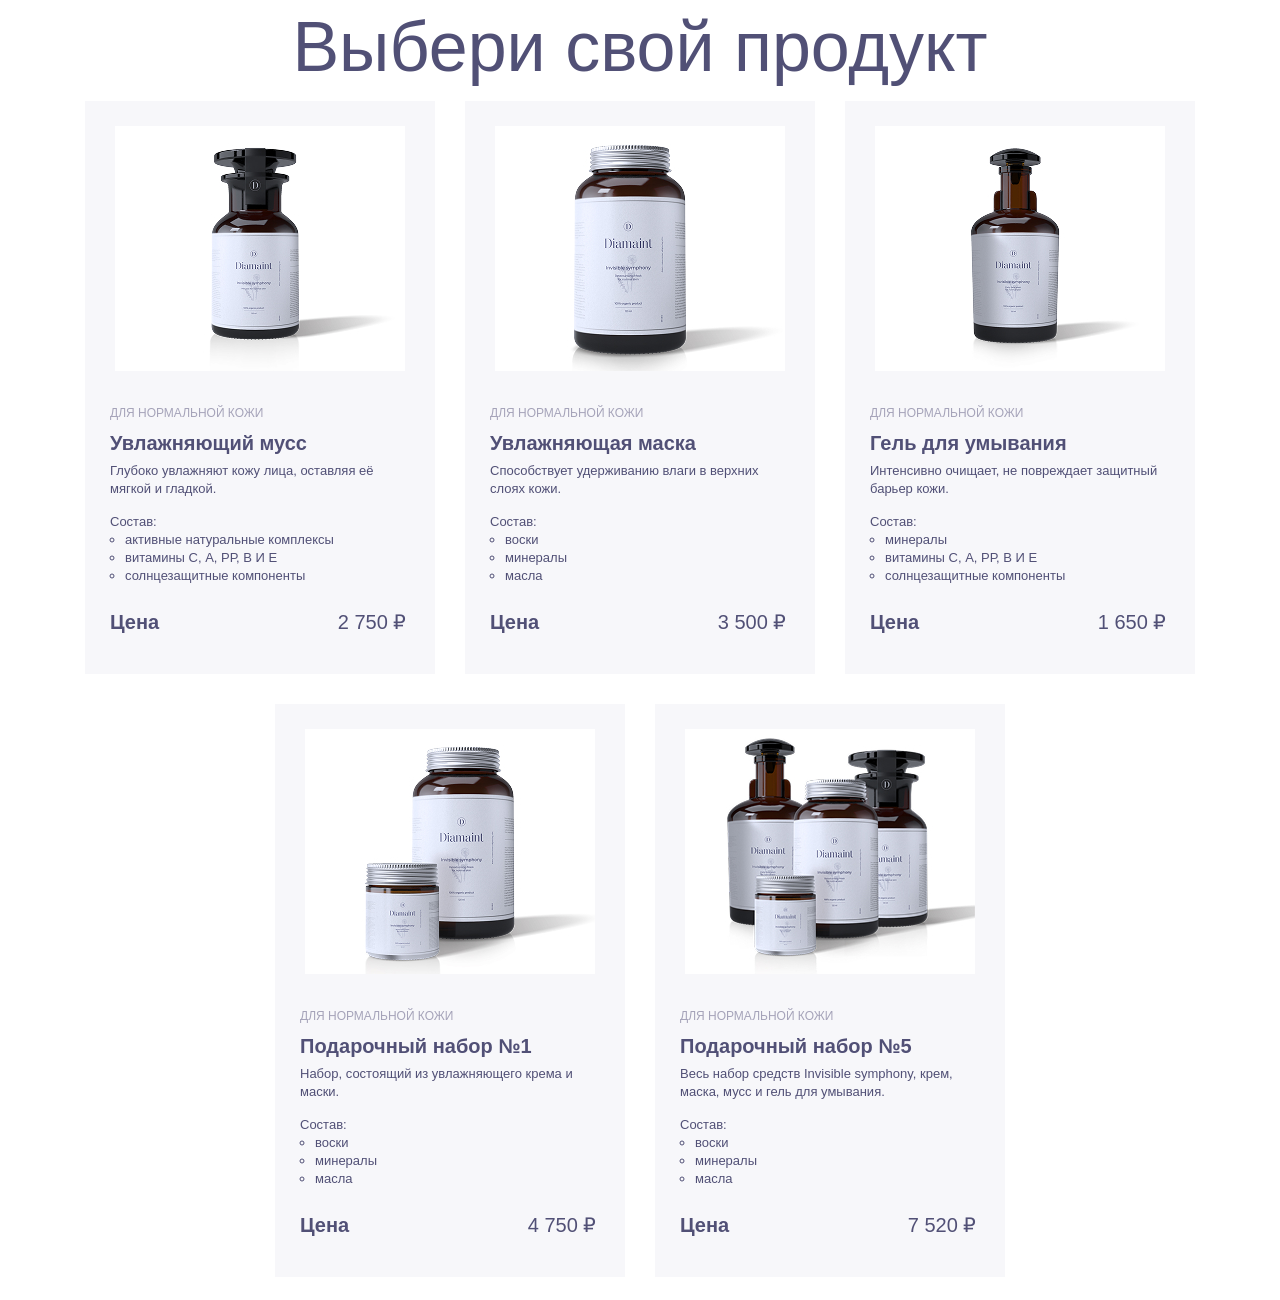
==== index.html @ 5938fc8b "card layout" ====
<!DOCTYPE html>
<html lang="en">
<head>
  <meta charset="UTF-8">
  <meta name="viewport" content="width=device-width, initial-scale=1.0">
  <title>Products</title>
  <link rel="stylesheet" href="style.css">
</head>
<body>
  <h1 class="title">Выбери свой продукт</h1>
  <ul class="products">
    <li class="products-li">
      <img class="img" src="img/photo_1.jpg" alt="Товар Увлажняющий мусс" width="290"/>
      <span class="destiny">ДЛЯ НОРМАЛЬНОЙ КОЖИ</span>
      <h2 class="heading">Увлажняющий мусс</h2>
      <p class="description">Глубоко увлажняют кожу лица, оставляя её мягкой и гладкой.</p>

      <span class="description compound">Состав:</span>

      <ul class="description compound">
        <li>активные натуральные комплексы</li>
        <li>витамины С, А, РР, В И Е</li>
        <li>солнцезащитные компоненты</li>
      </ul>

      <b class="price">Цена</b>
      <span class="price">2 750 ₽</span>

    </li>

    <li class="products-li">
      <img class="img" src="img/photo 2.jpg" alt="Товар Увлажняющая маска" width="290"/>
      <span class="destiny">ДЛЯ НОРМАЛЬНОЙ КОЖИ</span>
      <h2  class="heading">Увлажняющая маска</h2>
      <p class="description">Способствует удерживанию влаги в верхних слоях кожи.</p>

      <span class="description compound">Состав:</span>

      <ul class="description compound">
        <li>воски</li>
        <li>минералы</li>
        <li>масла</li>
      </ul>

      <b class="price">Цена</b>
      <span class="price">3 500 ₽</span>

    </li>

    <li class="products-li">
      <img class="img" src="img/photo 3.jpg" alt="Товар Гель для умывания" width="290"/>
      <span class="destiny">ДЛЯ НОРМАЛЬНОЙ КОЖИ</span>
      <h2 class="heading">Гель для умывания</h2>
      <p class="description">Интенсивно очищает, не повреждает защитный барьер кожи.</p>

      <span class="description compound">Состав:</span>

      <ul class="description compound">
        <li>минералы</li>
        <li>витамины С, А, РР, В И Е</li>
        <li>солнцезащитные компоненты</li>
      </ul>

      <b class="price">Цена</b>
      <span class="price">1 650 ₽</span>

    </li>

    <li class="products-li">
      <img class="img" src="img/photo 4.jpg" alt="Подарочный набор №1" width="290"/>
      <span class="destiny">ДЛЯ НОРМАЛЬНОЙ КОЖИ</span>
      <h2 class="heading">Подарочный набор №1</h2>
      <p class="description">Набор, состоящий из увлажняющего крема и маски.</p>

      <span class="description compound">Состав:</span>

      <ul class="description compound">
        <li>воски</li>
        <li>минералы</li>
        <li>масла</li>
      </ul>

      <b class="price">Цена</b>
      <span class="price">4 750 ₽</span>

    </li>

    <li class="products-li">
      <img class="img" src="img/photo 5.jpg" alt="Подарочный набор №5" width="290"/>
      <span class="destiny">ДЛЯ НОРМАЛЬНОЙ КОЖИ</span>
      <h2 class="heading">Подарочный набор №5</h2>
      <p class="description">Весь набор средств Invisible symphony, крем, маска, мусс и гель для умывания.</p>

      <span class="description compound">Состав:</span>

      <ul class="description compound">
        <li>воски</li>
        <li>минералы</li>
        <li>масла</li>
      </ul>

      <b class="price">Цена</b>
      <span class="price">7 520 ₽</span>

    </li>

  </ul>
</body>
</html>
---- style.css ----
body {
  font-family: Arial, sans-serif;
  font-size: 13px;
}

.products {
  list-style: none;
  padding: 0;
  margin: 0;
  display: flex;
  flex-wrap: wrap;
  justify-content: center;
}

.products-li {
  width: 300px;
  height: 523px;
  background-color: #F7F7FA;
  padding: 25px;
  margin: 15px;
  flex-direction: column;
}

.title {
  font-weight: 400;
  font-size: 70px;
  line-height: 78px;
  margin: 0;
  text-align: center;
  color: #515076;
}

.description {
  font-size: 13px;
  line-height: 18px;
  color: #515076;
  margin-bottom: 15px;
  margin-top: 5px;
}

.destiny {
  font-size: 12px;
  line-height: 24px;
  margin-bottom: 5px;
  margin-top: 30px;
  color: #A5A3B9;
  display: block;
}

.heading {
  font-size: 20px;
  line-height: 27px;
  color: #515076;
  margin-top: 5px;
  margin-bottom: 5px;
}

.compound {
  margin-top: 0px;
  margin-bottom: 5px;
}

ul.description {
  margin-bottom: 25px;
  padding-left: 15px;
}

.price {
  font-size: 20px;
  line-height: 24px;
  color: #515076;
  padding-bottom: 25px;
}

span.price {
  padding-left: 175px;
}

.img {
  display: block;
  margin-left: auto;
  margin-right: auto;
  margin-bottom: 30px;
}
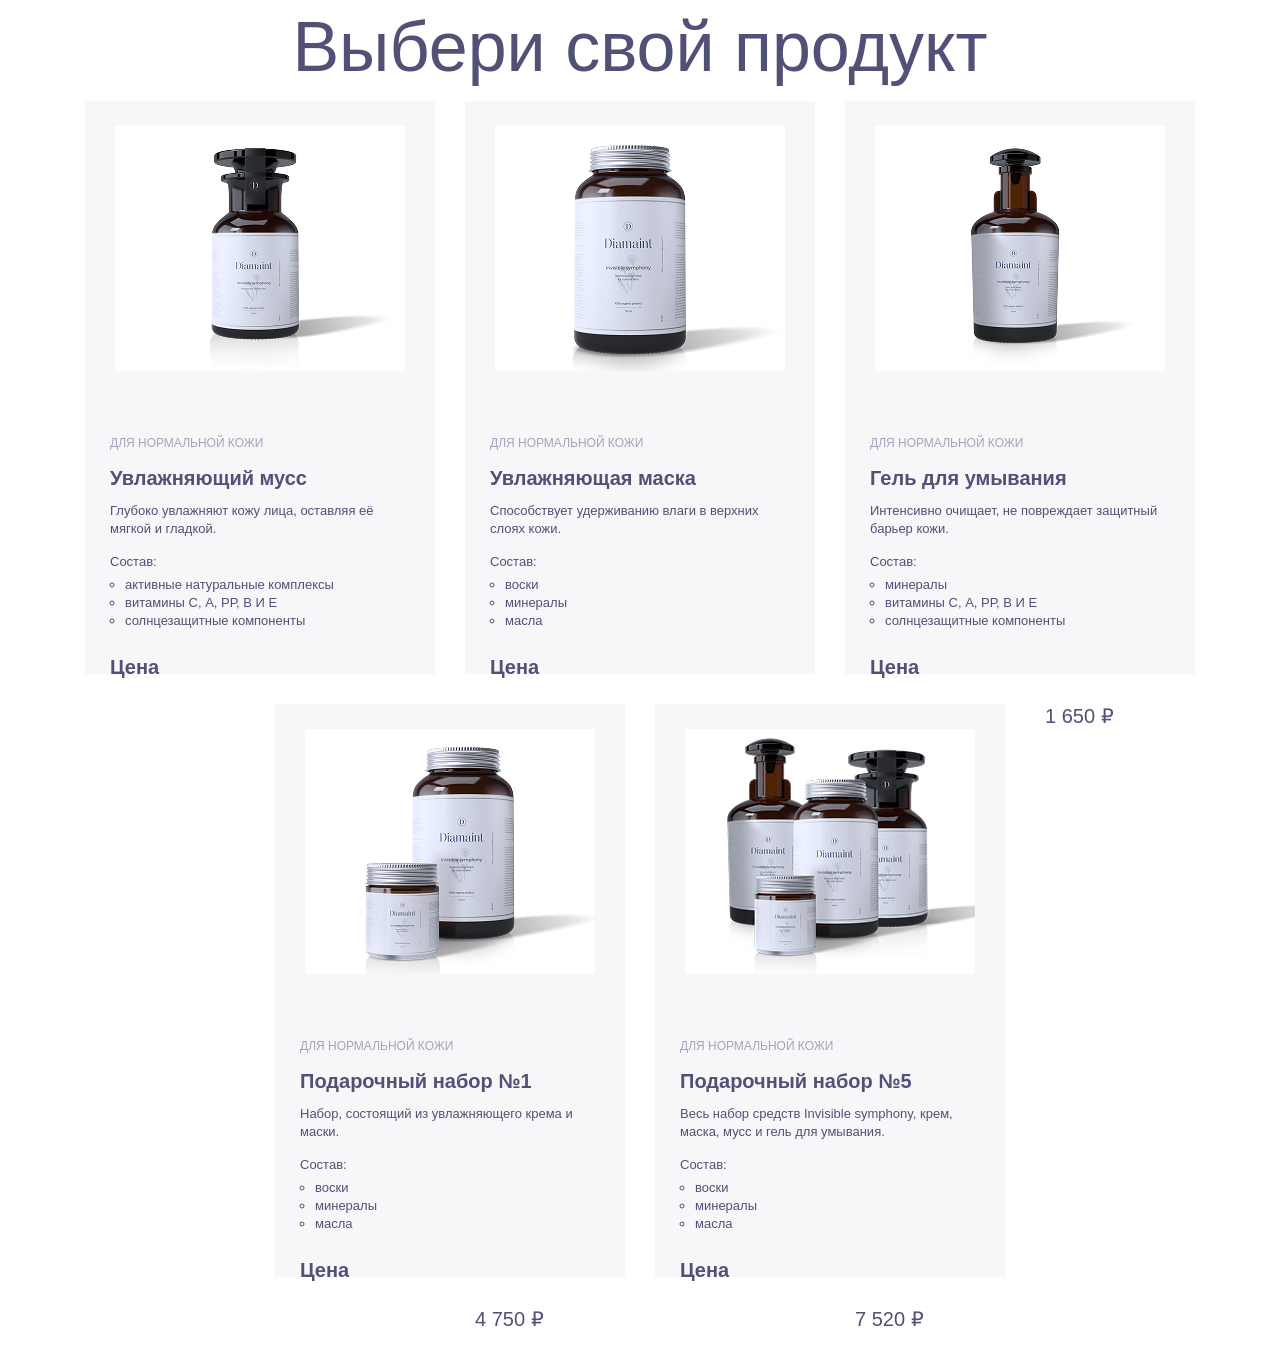
==== commit 3c9d80d3: "changed the name of the images" ====
--- a/index.html
+++ b/index.html
@@ -10,7 +10,7 @@
   <h1 class="title">Выбери свой продукт</h1>
   <ul class="products">
     <li class="products-li">
-      <img class="img" src="img/photo_1.jpg" alt="Товар Увлажняющий мусс" width="290"/>
+      <img class="img" src="img/mousse.jpg" alt="Товар Увлажняющий мусс" width="290"/>
       <span class="destiny">ДЛЯ НОРМАЛЬНОЙ КОЖИ</span>
       <h2 class="heading">Увлажняющий мусс</h2>
       <p class="description">Глубоко увлажняют кожу лица, оставляя её мягкой и гладкой.</p>
@@ -29,7 +29,7 @@
     </li>
 
     <li class="products-li">
-      <img class="img" src="img/photo 2.jpg" alt="Товар Увлажняющая маска" width="290"/>
+      <img class="img" src="img/mask.jpg" alt="Товар Увлажняющая маска" width="290"/>
       <span class="destiny">ДЛЯ НОРМАЛЬНОЙ КОЖИ</span>
       <h2  class="heading">Увлажняющая маска</h2>
       <p class="description">Способствует удерживанию влаги в верхних слоях кожи.</p>
@@ -48,7 +48,7 @@
     </li>
 
     <li class="products-li">
-      <img class="img" src="img/photo 3.jpg" alt="Товар Гель для умывания" width="290"/>
+      <img class="img" src="img/gel.jpg" alt="Товар Гель для умывания" width="290"/>
       <span class="destiny">ДЛЯ НОРМАЛЬНОЙ КОЖИ</span>
       <h2 class="heading">Гель для умывания</h2>
       <p class="description">Интенсивно очищает, не повреждает защитный барьер кожи.</p>
@@ -67,7 +67,7 @@
     </li>
 
     <li class="products-li">
-      <img class="img" src="img/photo 4.jpg" alt="Подарочный набор №1" width="290"/>
+      <img class="img" src="img/set_gift.jpg" alt="Подарочный набор №1" width="290"/>
       <span class="destiny">ДЛЯ НОРМАЛЬНОЙ КОЖИ</span>
       <h2 class="heading">Подарочный набор №1</h2>
       <p class="description">Набор, состоящий из увлажняющего крема и маски.</p>
@@ -86,7 +86,7 @@
     </li>
 
     <li class="products-li">
-      <img class="img" src="img/photo 5.jpg" alt="Подарочный набор №5" width="290"/>
+      <img class="img" src="img/set_gift_big.jpg" alt="Подарочный набор №5" width="290"/>
       <span class="destiny">ДЛЯ НОРМАЛЬНОЙ КОЖИ</span>
       <h2 class="heading">Подарочный набор №5</h2>
       <p class="description">Весь набор средств Invisible symphony, крем, маска, мусс и гель для умывания.</p>
--- a/style.css
+++ b/style.css
@@ -13,6 +13,7 @@
 }
 
 .products-li {
+  display: flex;
   width: 300px;
   height: 523px;
   background-color: #F7F7FA;
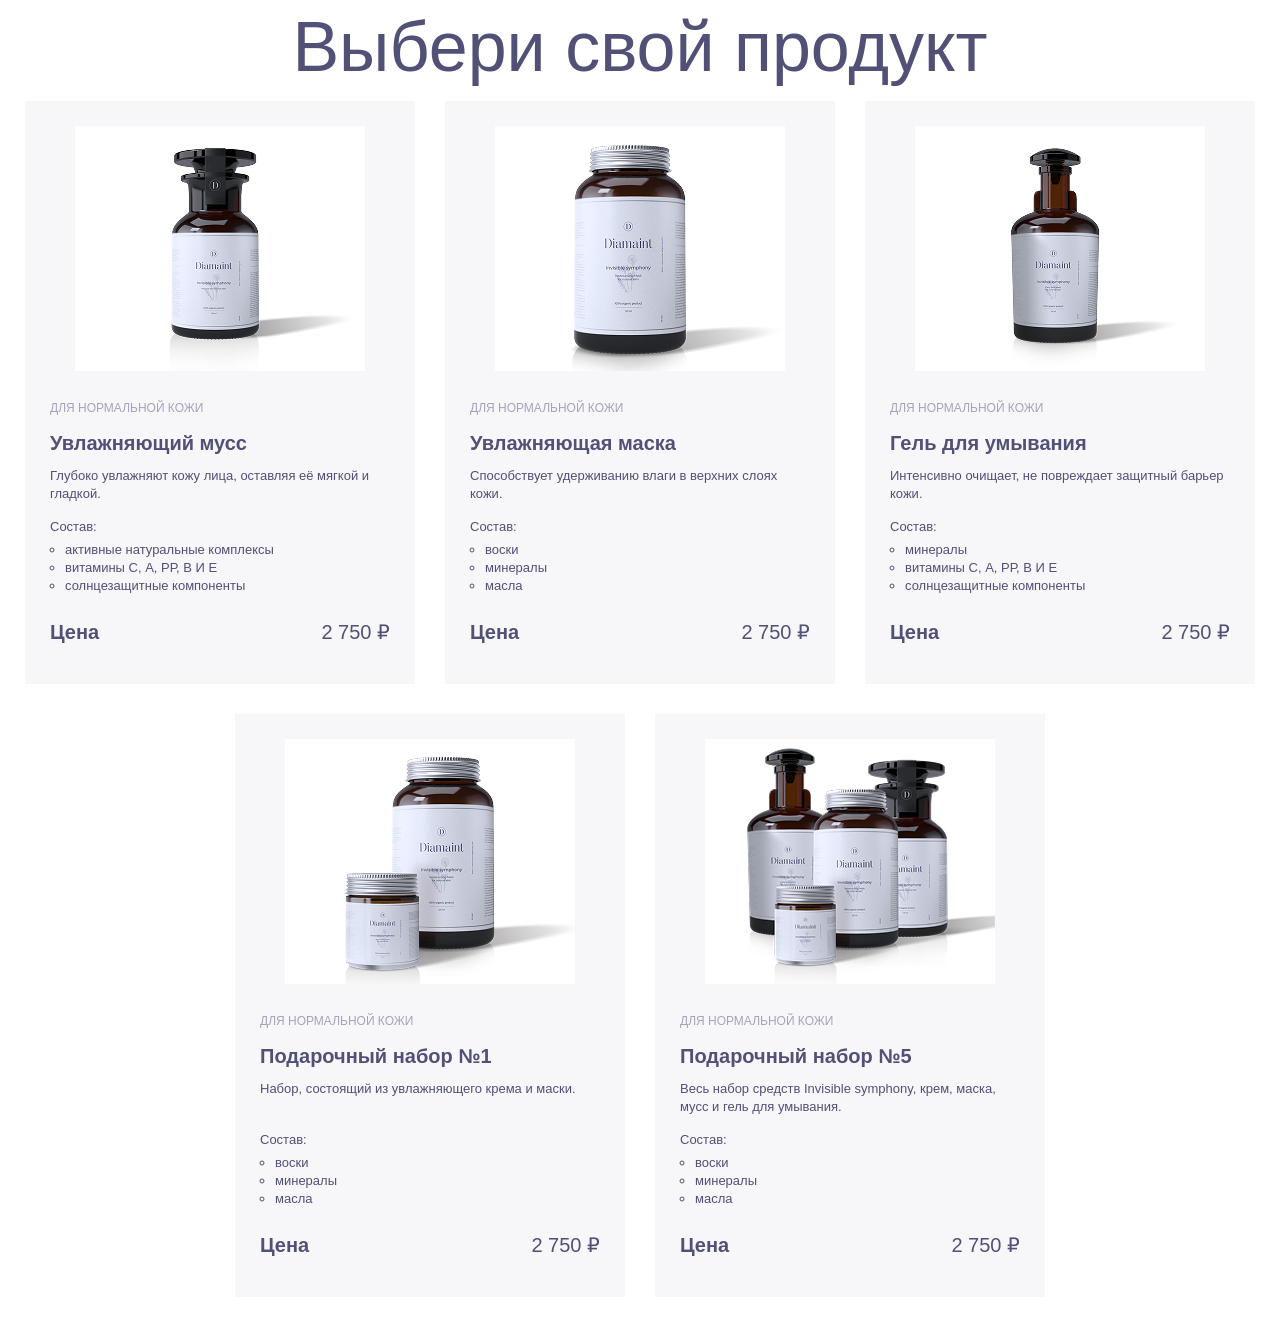
==== commit 0efa356d: "added the RUBs through the HTML-entity" ====
--- a/index.html
+++ b/index.html
@@ -23,8 +23,10 @@
         <li>солнцезащитные компоненты</li>
       </ul>
 
-      <b class="price">Цена</b>
-      <span class="price">2 750 ₽</span>
+      <div class="around-the-edges">
+        <b class="price">Цена</b>
+        <span class="price">2 750 &#8381</span>
+      </div>
 
     </li>
 
@@ -42,8 +44,10 @@
         <li>масла</li>
       </ul>
 
-      <b class="price">Цена</b>
-      <span class="price">3 500 ₽</span>
+      <div class="around-the-edges">
+        <b class="price">Цена</b>
+        <span class="price">2 750 &#8381</span>
+      </div>
 
     </li>
 
@@ -61,8 +65,10 @@
         <li>солнцезащитные компоненты</li>
       </ul>
 
-      <b class="price">Цена</b>
-      <span class="price">1 650 ₽</span>
+      <div class="around-the-edges">
+        <b class="price">Цена</b>
+        <span class="price">2 750 &#8381</span>
+      </div>
 
     </li>
 
@@ -70,7 +76,7 @@
       <img class="img" src="img/set_gift.jpg" alt="Подарочный набор №1" width="290"/>
       <span class="destiny">ДЛЯ НОРМАЛЬНОЙ КОЖИ</span>
       <h2 class="heading">Подарочный набор №1</h2>
-      <p class="description">Набор, состоящий из увлажняющего крема и маски.</p>
+      <p class="description row">Набор, состоящий из увлажняющего крема и маски.</p>
 
       <span class="description compound">Состав:</span>
 
@@ -80,8 +86,10 @@
         <li>масла</li>
       </ul>
 
-      <b class="price">Цена</b>
-      <span class="price">4 750 ₽</span>
+      <div class="around-the-edges">
+        <b class="price">Цена</b>
+        <span class="price">2 750 &#8381</span>
+      </div>
 
     </li>
 
@@ -99,8 +107,10 @@
         <li>масла</li>
       </ul>
 
-      <b class="price">Цена</b>
-      <span class="price">7 520 ₽</span>
+      <div class="around-the-edges">
+        <b class="price">Цена</b>
+        <span class="price">2 750 &#8381</span>
+      </div>
 
     </li>
 
--- a/style.css
+++ b/style.css
@@ -14,8 +14,8 @@
 
 .products-li {
   display: flex;
-  width: 300px;
-  height: 523px;
+  width: 340px;
+  height: 533px;
   background-color: #F7F7FA;
   padding: 25px;
   margin: 15px;
@@ -39,11 +39,14 @@
   margin-top: 5px;
 }
 
+.row {
+  margin-bottom: 33px;
+}
+
 .destiny {
   font-size: 12px;
   line-height: 24px;
   margin-bottom: 5px;
-  margin-top: 30px;
   color: #A5A3B9;
   display: block;
 }
@@ -70,16 +73,16 @@
   font-size: 20px;
   line-height: 24px;
   color: #515076;
-  padding-bottom: 25px;
 }
 
-span.price {
-  padding-left: 175px;
+.around-the-edges {
+  display: flex;
+  justify-content: space-between;
 }
 
 .img {
   display: block;
   margin-left: auto;
   margin-right: auto;
-  margin-bottom: 30px;
+  margin-bottom: 25px;
 }
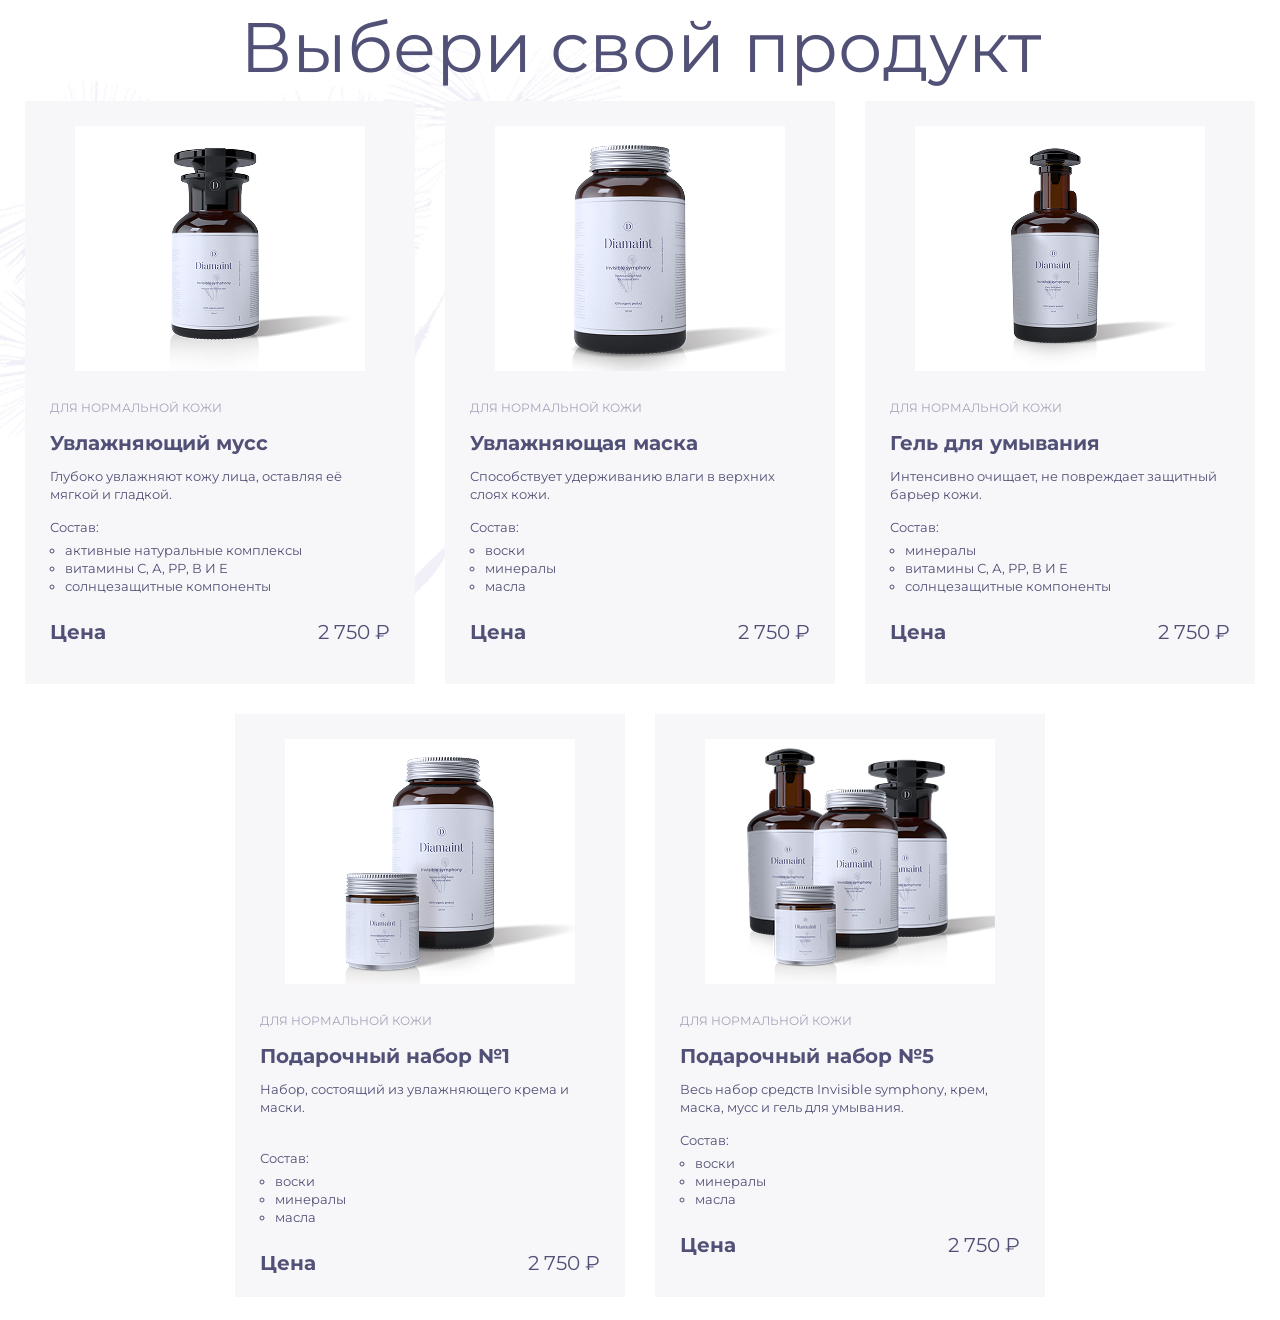
==== commit 754f982a: "added the required font and a background, used flex" ====
--- a/index.html
+++ b/index.html
@@ -4,6 +4,9 @@
   <meta charset="UTF-8">
   <meta name="viewport" content="width=device-width, initial-scale=1.0">
   <title>Products</title>
+  <link rel="preconnect" href="https://fonts.googleapis.com">
+  <link rel="preconnect" href="https://fonts.gstatic.com" crossorigin>
+  <link href="https://fonts.googleapis.com/css2?family=Montserrat:ital,wght@0,100..900;1,100..900&display=swap" rel="stylesheet">
   <link rel="stylesheet" href="style.css">
 </head>
 <body>
--- a/style.css
+++ b/style.css
@@ -1,6 +1,10 @@
 body {
-  font-family: Arial, sans-serif;
+  font-family: 'Montserrat', sans-serif;
   font-size: 13px;
+  background-image: url('img/background_dandelions.jpg');
+  background-position: top left;
+  background-size: auto;
+  background-repeat: no-repeat;
 }
 
 .products {
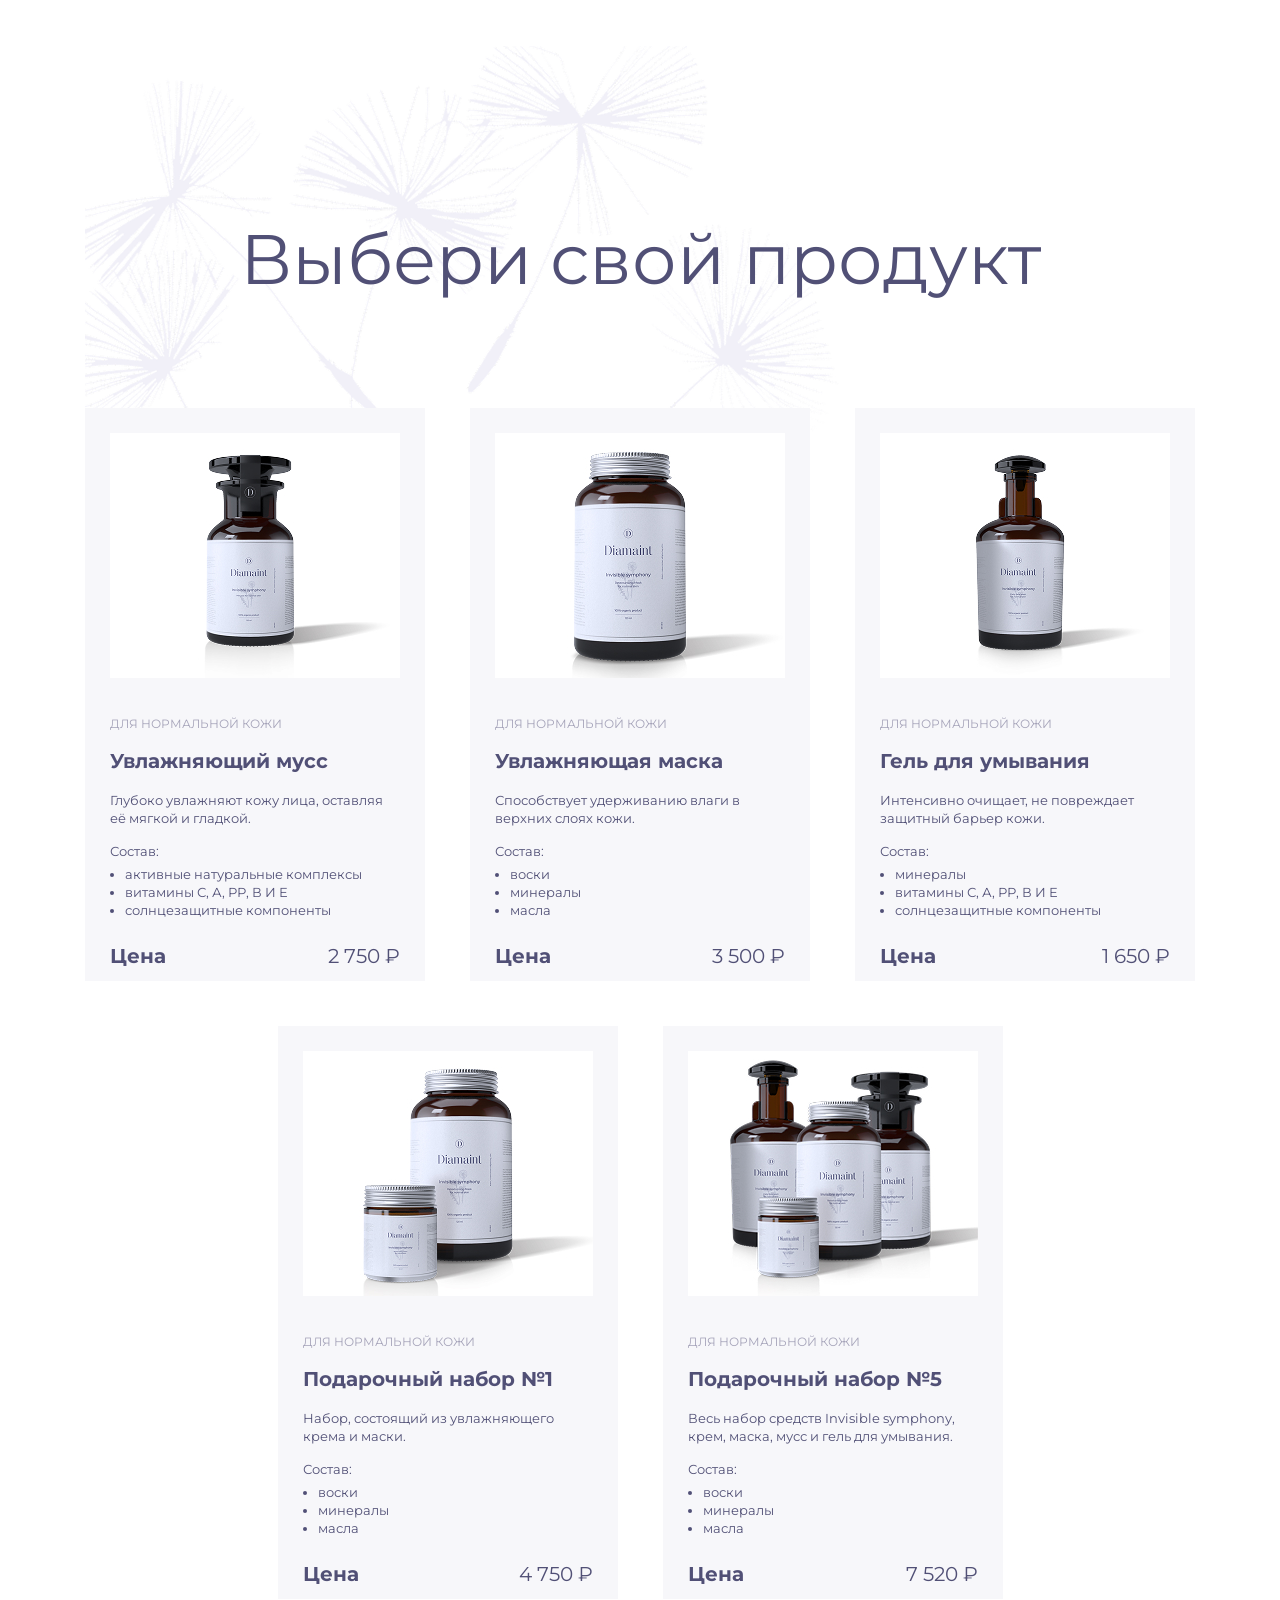
==== commit 4b83fb52: "used the BEM methodology" ====
--- a/index.html
+++ b/index.html
@@ -1,122 +1,151 @@
 <!DOCTYPE html>
 <html lang="en">
-<head>
-  <meta charset="UTF-8">
-  <meta name="viewport" content="width=device-width, initial-scale=1.0">
-  <title>Products</title>
-  <link rel="preconnect" href="https://fonts.googleapis.com">
-  <link rel="preconnect" href="https://fonts.gstatic.com" crossorigin>
-  <link href="https://fonts.googleapis.com/css2?family=Montserrat:ital,wght@0,100..900;1,100..900&display=swap" rel="stylesheet">
-  <link rel="stylesheet" href="style.css">
-</head>
-<body>
-  <h1 class="title">Выбери свой продукт</h1>
-  <ul class="products">
-    <li class="products-li">
-      <img class="img" src="img/mousse.jpg" alt="Товар Увлажняющий мусс" width="290"/>
-      <span class="destiny">ДЛЯ НОРМАЛЬНОЙ КОЖИ</span>
-      <h2 class="heading">Увлажняющий мусс</h2>
-      <p class="description">Глубоко увлажняют кожу лица, оставляя её мягкой и гладкой.</p>
+  <head>
+    <meta charset="UTF-8">
+    <meta name="viewport" content="width=device-width, initial-scale=1.0">
+    <title>Products</title>
+    <link rel="preconnect" href="https://fonts.googleapis.com">
+    <link rel="preconnect" href="https://fonts.gstatic.com" crossorigin>
+    <link href="https://fonts.googleapis.com/css2?family=Montserrat:ital,wght@0,100..900;1,100..900&display=swap" rel="stylesheet">
+    <link rel="stylesheet" href="style.css">
+  </head>
+  <body>
+    <div class="catalog">
+      <h1 class="catalog__title">Выбери свой продукт</h1>
 
-      <span class="description compound">Состав:</span>
+      <div class="catalog__list">
 
-      <ul class="description compound">
-        <li>активные натуральные комплексы</li>
-        <li>витамины С, А, РР, В И Е</li>
-        <li>солнцезащитные компоненты</li>
-      </ul>
+        <div class="card">
 
-      <div class="around-the-edges">
-        <b class="price">Цена</b>
-        <span class="price">2 750 &#8381</span>
+          <div class="card__image">
+            <img src="img/mousse.jpg" alt="Увлажняющий мусс"/>
+          </div>
+
+          <span class="card__category">ДЛЯ НОРМАЛЬНОЙ КОЖИ</span>
+          <h2 class="card__title">Увлажняющий мусс</h2>
+          <p class="card__description">Глубоко увлажняют кожу лица, оставляя её мягкой и гладкой.</p>
+          
+          <div class="card__compound">
+            <span class="card__label">Состав:</span>
+            <ul class="card__ingredients">
+              <li>активные натуральные комплексы</li>
+              <li>витамины С, А, РР, В И Е</li>
+              <li>солнцезащитные компоненты</li>
+            </ul>
+          </div>
+
+          <div class="card__price">
+            <span class="card__price-label">Цена</span>
+            <span class="card__price-value">2 750 &#8381</span>
+          </div>
+
+        </div>
+
+        <div class="card">
+
+          <div class="card__image">
+            <img src="img/mask.jpg" alt="Увлажняющая маска"/>
+          </div>
+
+          <span class="card__category">ДЛЯ НОРМАЛЬНОЙ КОЖИ</span>
+          <h2 class="card__title">Увлажняющая маска</h2>
+          <p class="card__description">Способствует удерживанию влаги в верхних слоях кожи.</p>
+          
+          <div class="card__compound">
+            <span class="card__label">Состав:</span>
+            <ul class="card__ingredients">
+              <li>воски</li>
+              <li>минералы</li>
+              <li>масла</li>
+            </ul>
+          </div>
+
+          <div class="card__price">
+            <span class="card__price-label">Цена</span>
+            <span class="card__price-value">3 500 &#8381</span>
+          </div>
+
+        </div>
+
+        <div class="card">
+
+          <div class="card__image">
+            <img src="img/gel.jpg" alt="Гель для умывания"/>
+          </div>
+
+          <span class="card__category">ДЛЯ НОРМАЛЬНОЙ КОЖИ</span>
+          <h2 class="card__title">Гель для умывания</h2>
+          <p class="card__description">Интенсивно очищает, не повреждает защитный барьер кожи.</p>
+          
+          <div class="card__compound">
+            <span class="card__label">Состав:</span>
+            <ul class="card__ingredients">
+              <li>минералы</li>
+              <li>витамины С, А, РР, В И Е</li>
+              <li>солнцезащитные компоненты</li>
+            </ul>
+          </div>
+
+          <div class="card__price">
+            <span class="card__price-label">Цена</span>
+            <span class="card__price-value">1 650 &#8381</span>
+          </div>
+
+        </div>
+
+        <div class="card">
+
+          <div class="card__image">
+            <img src="img/set_gift.jpg" alt="Подарочный набор №1"/>
+          </div>
+
+          <span class="card__category">ДЛЯ НОРМАЛЬНОЙ КОЖИ</span>
+          <h2 class="card__title">Подарочный набор №1</h2>
+          <p class="card__description">Набор, состоящий из увлажняющего крема и маски.</p>
+          
+          <div class="card__compound">
+            <span class="card__label">Состав:</span>
+            <ul class="card__ingredients">
+              <li>воски</li>
+              <li>минералы</li>
+              <li>масла</li>
+            </ul>
+          </div>
+
+          <div class="card__price">
+            <span class="card__price-label">Цена</span>
+            <span class="card__price-value">4 750 &#8381</span>
+          </div>
+
+        </div>
+
+        <div class="card">
+
+          <div class="card__image">
+            <img src="img/set_gift_big.jpg" alt="Подарочный набор №5"/>
+          </div>
+
+          <span class="card__category">ДЛЯ НОРМАЛЬНОЙ КОЖИ</span>
+          <h2 class="card__title">Подарочный набор №5</h2>
+          <p class="card__description">Весь набор средств Invisible symphony, крем, маска, мусс и гель для умывания.</p>
+          
+          <div class="card__compound">
+            <span class="card__label">Состав:</span>
+            <ul class="card__ingredients">
+              <li>воски</li>
+              <li>минералы</li>
+              <li>масла</li>
+            </ul>
+          </div>
+
+          <div class="card__price">
+            <span class="card__price-label">Цена</span>
+            <span class="card__price-value">7 520 &#8381</span>
+          </div>
+
+        </div>
+
       </div>
-
-    </li>
-
-    <li class="products-li">
-      <img class="img" src="img/mask.jpg" alt="Товар Увлажняющая маска" width="290"/>
-      <span class="destiny">ДЛЯ НОРМАЛЬНОЙ КОЖИ</span>
-      <h2  class="heading">Увлажняющая маска</h2>
-      <p class="description">Способствует удерживанию влаги в верхних слоях кожи.</p>
-
-      <span class="description compound">Состав:</span>
-
-      <ul class="description compound">
-        <li>воски</li>
-        <li>минералы</li>
-        <li>масла</li>
-      </ul>
-
-      <div class="around-the-edges">
-        <b class="price">Цена</b>
-        <span class="price">2 750 &#8381</span>
-      </div>
-
-    </li>
-
-    <li class="products-li">
-      <img class="img" src="img/gel.jpg" alt="Товар Гель для умывания" width="290"/>
-      <span class="destiny">ДЛЯ НОРМАЛЬНОЙ КОЖИ</span>
-      <h2 class="heading">Гель для умывания</h2>
-      <p class="description">Интенсивно очищает, не повреждает защитный барьер кожи.</p>
-
-      <span class="description compound">Состав:</span>
-
-      <ul class="description compound">
-        <li>минералы</li>
-        <li>витамины С, А, РР, В И Е</li>
-        <li>солнцезащитные компоненты</li>
-      </ul>
-
-      <div class="around-the-edges">
-        <b class="price">Цена</b>
-        <span class="price">2 750 &#8381</span>
-      </div>
-
-    </li>
-
-    <li class="products-li">
-      <img class="img" src="img/set_gift.jpg" alt="Подарочный набор №1" width="290"/>
-      <span class="destiny">ДЛЯ НОРМАЛЬНОЙ КОЖИ</span>
-      <h2 class="heading">Подарочный набор №1</h2>
-      <p class="description row">Набор, состоящий из увлажняющего крема и маски.</p>
-
-      <span class="description compound">Состав:</span>
-
-      <ul class="description compound">
-        <li>воски</li>
-        <li>минералы</li>
-        <li>масла</li>
-      </ul>
-
-      <div class="around-the-edges">
-        <b class="price">Цена</b>
-        <span class="price">2 750 &#8381</span>
-      </div>
-
-    </li>
-
-    <li class="products-li">
-      <img class="img" src="img/set_gift_big.jpg" alt="Подарочный набор №5" width="290"/>
-      <span class="destiny">ДЛЯ НОРМАЛЬНОЙ КОЖИ</span>
-      <h2 class="heading">Подарочный набор №5</h2>
-      <p class="description">Весь набор средств Invisible symphony, крем, маска, мусс и гель для умывания.</p>
-
-      <span class="description compound">Состав:</span>
-
-      <ul class="description compound">
-        <li>воски</li>
-        <li>минералы</li>
-        <li>масла</li>
-      </ul>
-
-      <div class="around-the-edges">
-        <b class="price">Цена</b>
-        <span class="price">2 750 &#8381</span>
-      </div>
-
-    </li>
-
-  </ul>
-</body>
+    </div>
+  </body>
 </html>
--- a/style.css
+++ b/style.css
@@ -1,3 +1,194 @@
+*,
+*::before,
+*::after {
+  box-sizing: border-box;
+}
+
+
+body {
+  font-family: 'Montserrat', sans-serif;
+  font-size: 13px;
+  line-height: 18px;
+  margin: 0;
+  padding: 0;
+  background-color: #ffffff;
+}
+
+.catalog {
+  width: 1280px;
+  height: 1715px;
+  padding-top: 220px;
+  margin: 0 auto;
+  background-image: url("img/background_dandelions.png");
+  background-repeat: no-repeat;
+  background-size: 790px auto;
+  background-position: 85px 0px;
+}
+
+.catalog__title {
+  font-size: 70px;
+  line-height: 78px;
+  font-weight: 400;
+  text-align: center;
+  color: #515076;
+  margin: 0 0 110px;
+}
+
+.catalog__list {
+  width: 1110px;
+  margin-left: 85px;
+  display: flex;
+  flex-wrap: wrap;
+  justify-content: center;
+  column-gap: 45px;
+  row-gap: 45px;
+}
+
+.card {
+  width: 340px;
+  height: 573px;
+  padding: 25px;
+  background-color: #F7F7FA;
+  display: flex;
+  flex-direction: column;
+  box-sizing: border-box;
+}
+
+.card__title {
+  color: #515076;
+}
+
+.card__image {
+  height: 545px;
+  width: 290px;
+  object-fit: contain;
+  display: block
+}
+
+.card__category {
+  margin-top: 30px;
+  font-size: 12px;
+  line-height: 24px;
+  font-weight: 400;
+  text-transform: uppercase;
+  color: #A5A3B9;
+}
+
+.card__description {
+  margin: 5px 0 0;
+  font-size: 13px;
+  line-height: 18px;
+  font-weight: 400;
+  color: #515076;
+}
+
+.card__compound {
+  margin-top: 15px;
+  font-size: 13px;
+  line-height: 18px;
+  color: #515076;
+}
+
+.card__label {
+  font-weight: 400;
+}
+
+.card__ingredients {
+  padding-left: 15px;
+  margin: 5px 0 0;
+}
+
+.card__price {
+  margin-top: 25px;
+  display: flex;
+  justify-content: space-between;
+  align-items: center;
+  color: #515076;
+  font-size: 20px;
+  line-height: 24px;
+}
+
+.card__price-label {
+  font-weight: 700;
+}
+
+.card__price-value {
+  font-weight: 400;
+}
+
+
+
+
+
+/*
+  .clear-list {
+  list-style: none;
+  padding: 0;
+  margin: 0;
+}
+
+.card {
+  background-color: #F7F7FA;
+  padding: 25px;
+  width: 100%;
+}
+
+.card__image {
+  display: block;
+}
+
+.card__category {
+  display: block;
+  font-size: 12px;
+  line-height: 24px;
+  color: #A5A3B9;
+  text-transform: uppercase;
+}
+
+.products {
+  display: flex;
+  flex-wrap: wrap;
+  justify-content: center;
+  gap: 45px;
+}
+
+.products__item {
+  width: 340px;
+}
+
+.title {
+  font-weight: 400;
+  font-size: 70px;
+  line-height: 78px;
+  margin: 0;
+  text-align: center;
+  color: #515076;
+}
+
+.catalog__title {
+  margin-bottom: 110px;
+  margin-top: 220px;
+}
+
+.container {
+  width: 1110px;
+  margin: 0 auto;
+}
+
+.catalog__container {
+  background-image: url(img/background_dandelions.png);
+  background-repeat: no-repeat;
+  background-position: 0 0;
+  padding-top: 1px;
+}
+
+
+
+
+
+
+
+/*
 body {
   font-family: 'Montserrat', sans-serif;
   font-size: 13px;
@@ -90,3 +281,4 @@
   margin-right: auto;
   margin-bottom: 25px;
 }
+/*
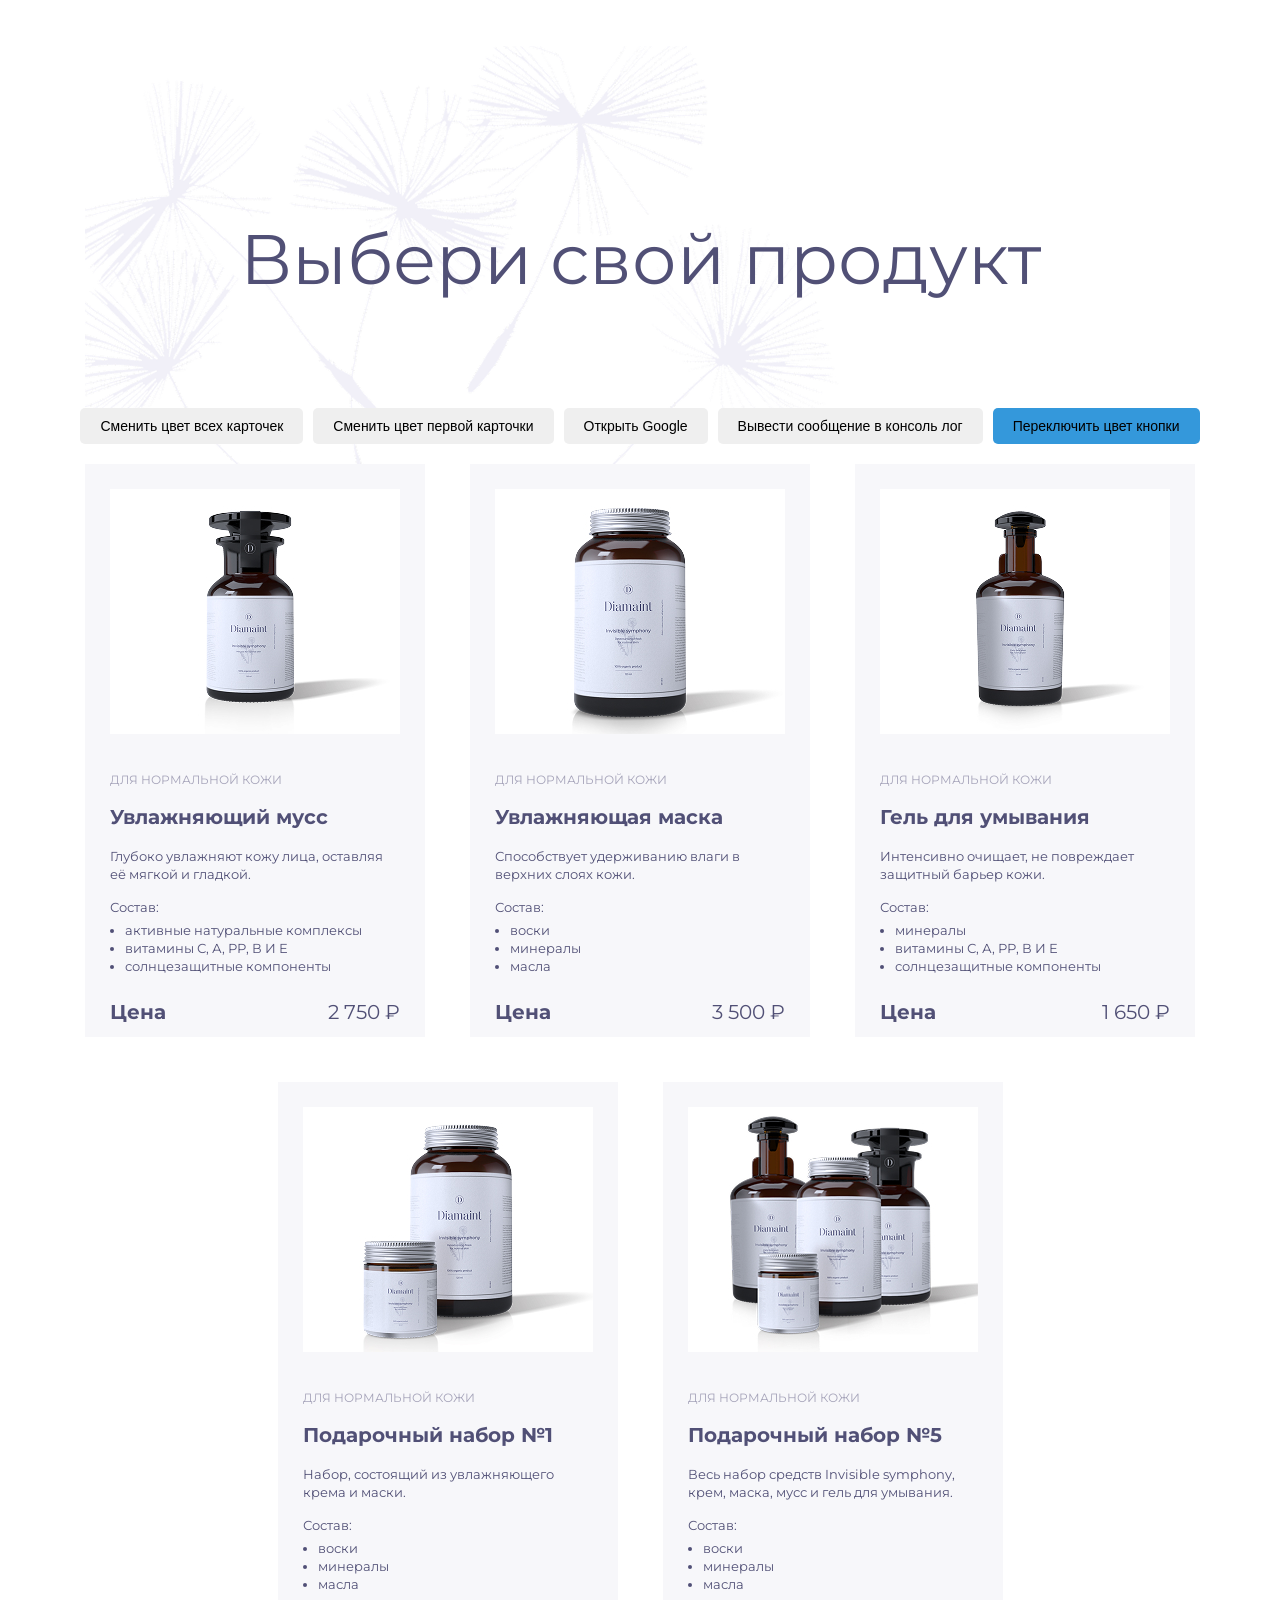
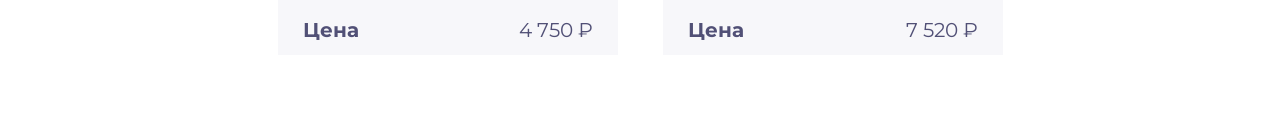
==== commit 06472ca1: "added-buttons" ====
--- a/index.html
+++ b/index.html
@@ -11,7 +11,15 @@
   </head>
   <body>
     <div class="catalog">
-      <h1 class="catalog__title">Выбери свой продукт</h1>
+      <h1 id="main-title" class="catalog__title">Выбери свой продукт</h1>
+
+      <div class="buttons-container">
+        <button id="change-color-all-card">Сменить цвет всех карточек</button>
+        <button id="change-color-first-card">Сменить цвет первой карточки</button>
+        <button id="open-google">Открыть Google</button>
+        <button id="output-console-log">Вывести сообщение в консоль лог</button>
+        <button id="toggle-color-btn">Переключить цвет кнопки</button>
+      </div>
 
       <div class="catalog__list">
 
@@ -147,5 +155,6 @@
 
       </div>
     </div>
+    <script src="main.js"></script>
   </body>
 </html>
--- a/style.css
+++ b/style.css
@@ -117,168 +117,26 @@
 }
 
 
-
-
-
-/*
-  .clear-list {
-  list-style: none;
-  padding: 0;
-  margin: 0;
+.btn-color-1 {
+  background-color: #3498db;
 }
 
-.card {
-  background-color: #F7F7FA;
-  padding: 25px;
-  width: 100%;
+.btn-color-2 {
+  background-color: #e74c3c;
 }
 
-.card__image {
-  display: block;
-}
-
-.card__category {
-  display: block;
-  font-size: 12px;
-  line-height: 24px;
-  color: #A5A3B9;
-  text-transform: uppercase;
-}
-
-.products {
+.buttons-container {
   display: flex;
   flex-wrap: wrap;
   justify-content: center;
-  gap: 45px;
+  gap: 10px;
+  margin: 20px 0;
 }
 
-.products__item {
-  width: 340px;
-}
-
-.title {
-  font-weight: 400;
-  font-size: 70px;
-  line-height: 78px;
-  margin: 0;
-  text-align: center;
-  color: #515076;
-}
-
-.catalog__title {
-  margin-bottom: 110px;
-  margin-top: 220px;
-}
-
-.container {
-  width: 1110px;
-  margin: 0 auto;
-}
-
-.catalog__container {
-  background-image: url(img/background_dandelions.png);
-  background-repeat: no-repeat;
-  background-position: 0 0;
-  padding-top: 1px;
-}
-
-
-
-
-
-
-
-/*
-body {
-  font-family: 'Montserrat', sans-serif;
-  font-size: 13px;
-  background-image: url('img/background_dandelions.jpg');
-  background-position: top left;
-  background-size: auto;
-  background-repeat: no-repeat;
-}
-
-.products {
-  list-style: none;
-  padding: 0;
-  margin: 0;
-  display: flex;
-  flex-wrap: wrap;
-  justify-content: center;
-}
-
-.products-li {
-  display: flex;
-  width: 340px;
-  height: 533px;
-  background-color: #F7F7FA;
-  padding: 25px;
-  margin: 15px;
-  flex-direction: column;
-}
-
-.title {
-  font-weight: 400;
-  font-size: 70px;
-  line-height: 78px;
-  margin: 0;
-  text-align: center;
-  color: #515076;
-}
-
-.description {
-  font-size: 13px;
-  line-height: 18px;
-  color: #515076;
-  margin-bottom: 15px;
-  margin-top: 5px;
-}
-
-.row {
-  margin-bottom: 33px;
-}
-
-.destiny {
-  font-size: 12px;
-  line-height: 24px;
-  margin-bottom: 5px;
-  color: #A5A3B9;
-  display: block;
-}
-
-.heading {
-  font-size: 20px;
-  line-height: 27px;
-  color: #515076;
-  margin-top: 5px;
-  margin-bottom: 5px;
-}
-
-.compound {
-  margin-top: 0px;
-  margin-bottom: 5px;
-}
-
-ul.description {
-  margin-bottom: 25px;
-  padding-left: 15px;
-}
-
-.price {
-  font-size: 20px;
-  line-height: 24px;
-  color: #515076;
-}
-
-.around-the-edges {
-  display: flex;
-  justify-content: space-between;
-}
-
-.img {
-  display: block;
-  margin-left: auto;
-  margin-right: auto;
-  margin-bottom: 25px;
-}
-/*+.buttons-container button {
+  padding: 10px 20px;
+  font-size: 14px;
+  border: none;
+  border-radius: 5px;
+  cursor: pointer;
+}
